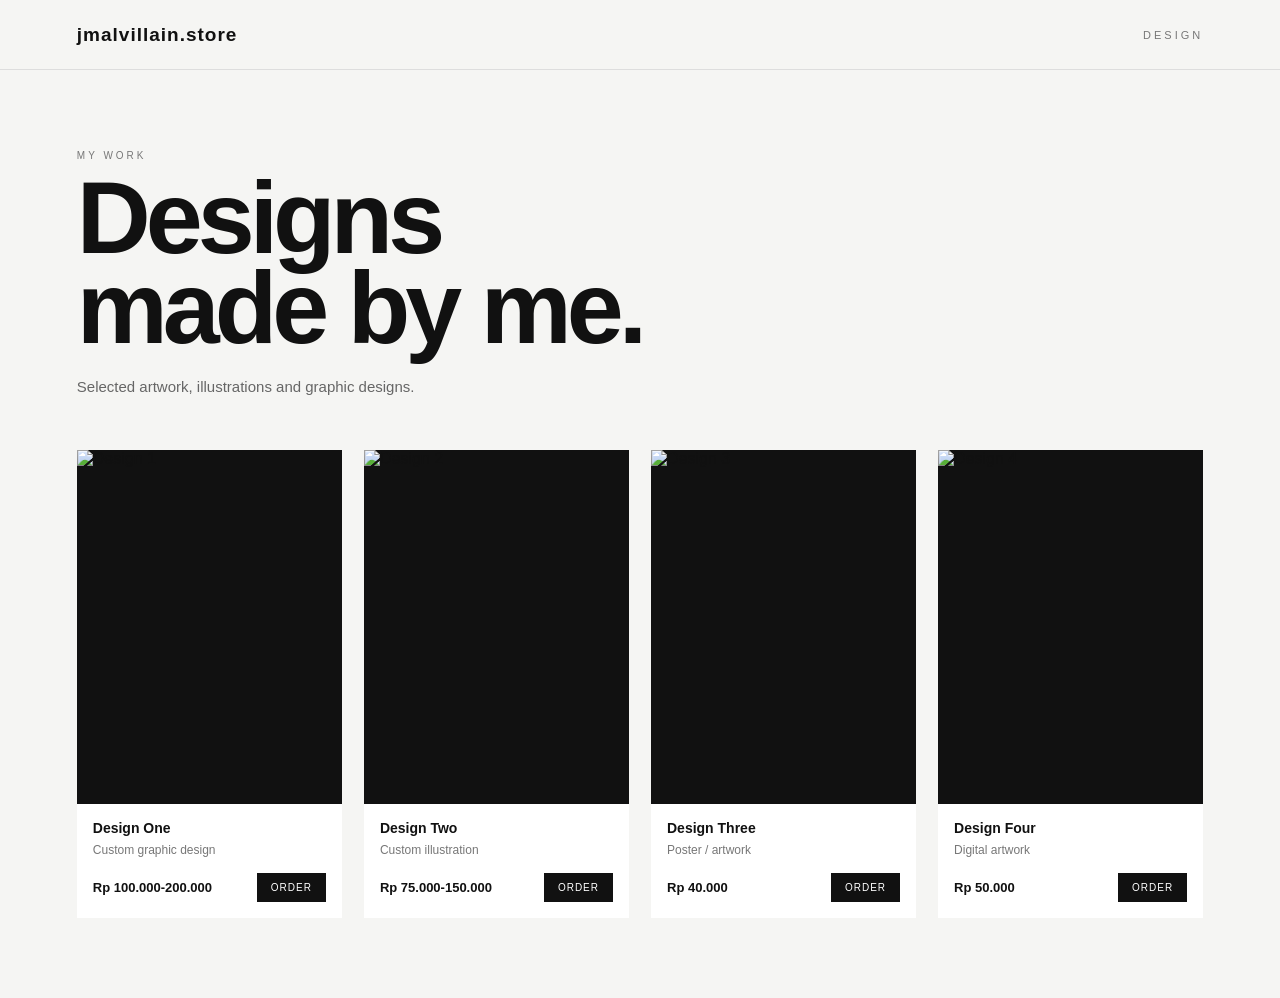
==== design.html @ f5917b4a "Add files via upload" ====
<!DOCTYPE html>
<html lang="id">

<head>
    <meta charset="UTF-8">
    <meta name="viewport" content="width=device-width, initial-scale=1.0">

    <title>jmalvillain.store — Design</title>

    <link rel="stylesheet" href="style.css">
</head>

<body>

    <!-- =========================
         HEADER
    ========================== -->

    <header class="topbar">

        <a href="index.html" class="logo">
            jmalvillain.store
        </a>

        <span class="page-title">
            DESIGN
        </span>

    </header>


    <!-- =========================
         DESIGN CONTENT
    ========================== -->

    <main class="market">

        <div class="market-intro">

            <p class="section-label">
                MY WORK
            </p>

            <h1>
                Designs<br>
                made by me.
            </h1>

            <p class="intro-text">
                Selected artwork, illustrations and graphic designs.
            </p>

        </div>


        <!-- =========================
             DESIGN GRID
        ========================== -->

        <section class="design-grid">


            <!-- DESIGN 1 -->

            <article class="design-card">

                <div class="design-image-wrapper">

                    <img
                        src="designs/design1.jpg"
                        alt="Design 1"
                        class="design-image"
                    >

                </div>

                <div class="design-info">

                    <h2>
                        Design One
                    </h2>

                    <p>
                        Custom graphic design
                    </p>

                    <div class="design-bottom">

                        <span>
                            Rp 100.000-200.000
                        </span>

                        <a
                             href="https://wa.me/628816991435?text=Halo%20saya%20ingin%20order%20Design"
    class="design-order"
    target="_blank"
                        >
                            ORDER
                        </a>

                    </div>

                </div>

            </article>


            <!-- DESIGN 2 -->

            <article class="design-card">

                <div class="design-image-wrapper">

                    <img
                        src="designs/design2.jpg"
                        alt="Design 2"
                        class="design-image"
                    >

                </div>

                <div class="design-info">

                    <h2>
                        Design Two
                    </h2>

                    <p>
                        Custom illustration
                    </p>

                    <div class="design-bottom">

                        <span>
                            Rp 75.000-150.000
                        </span>

                        <a
                             href="https://wa.me/628816991435?text=Halo%20saya%20ingin%20order%20Design"
    class="design-order"
    target="_blank"
                        >
                            ORDER
                        </a>

                    </div>

                </div>

            </article>


            <!-- DESIGN 3 -->

            <article class="design-card">

                <div class="design-image-wrapper">

                    <img
                        src="designs/design3.jpg"
                        alt="Design 3"
                        class="design-image"
                    >

                </div>

                <div class="design-info">

                    <h2>
                        Design Three
                    </h2>

                    <p>
                        Poster / artwork
                    </p>

                    <div class="design-bottom">

                        <span>
                            Rp 40.000
                        </span>

                        <a
                            href="https://wa.me/628816991435?text=Halo%20saya%20ingin%20order%20Design"
    class="design-order"
    target="_blank"
                        >
                            ORDER
                        </a>

                    </div>

                </div>

            </article>


            <!-- DESIGN 4 -->

            <article class="design-card">

                <div class="design-image-wrapper">

                    <img
                        src="designs/design4.jpg"
                        alt="Design 4"
                        class="design-image"
                    >

                </div>

                <div class="design-info">

                    <h2>
                        Design Four
                    </h2>

                    <p>
                        Digital artwork
                    </p>

                    <div class="design-bottom">

                        <span>
                            Rp 50.000
                        </span>

                        <a
                             href="https://wa.me/628816991435?text=Halo%20saya%20ingin%20order%20Design"
    class="design-order"
    target="_blank"
                        >
                            ORDER
                        </a>

                    </div>

                </div>

            </article>


        </section>

    </main>


    <!-- =========================
         BOTTOM NAVIGATION
    ========================== -->

    <nav class="bottom-nav">

        <a
            href="index.html"
            class="bottom-item">

            <span>⌂</span>

            <small>
                Market
            </small>

        </a>


        <a
            href="design.html"
            class="bottom-item active">

            <span>✦</span>

            <small>
                Design
            </small>

        </a>


        <a
            href="favorites.html"
            class="bottom-item">

            <span>♡</span>

            <small>
                Favorites
            </small>

        </a>


        <a
            href="profile.html"
            class="bottom-item">

            <span>●</span>

            <small>
                Profile
            </small>

        </a>

    </nav>


</body>

</html>
---- style.css ----
* {
    margin: 0;
    padding: 0;
    box-sizing: border-box;
}

html {
    scroll-behavior: smooth;
}

html,
body {
    width: 100%;
    max-width: 100%;
    overflow-x: hidden;
}

body {
    font-family: Arial, Helvetica, sans-serif;
    background: #f5f5f3;
    color: #111;
    padding-bottom: 0;
}


/* =========================
   HEADER
========================= */

.topbar {
    width: 100%;
    height: 70px;
    padding: 0 6%;

    display: flex;
    align-items: center;
    justify-content: space-between;

    background: #f5f5f3;
    border-bottom: 1px solid #ddd;
}

.logo {
    color: #111;
    text-decoration: none;

    font-size: 19px;
    font-weight: 900;
    letter-spacing: 1px;
}

.page-title {
    font-size: 11px;
    letter-spacing: 3px;
    color: #777;
}


/* =========================
   MARKET
========================= */

.market {
    width: 100%;
    padding: 80px 6%;
}


/* INTRO */

.market-intro {
    margin-bottom: 55px;
}

.section-label {
    font-size: 10px;
    letter-spacing: 3px;
    color: #777;
    margin-bottom: 12px;
}

.market-intro h1 {
    max-width: 750px;

    font-size: clamp(50px, 8vw, 105px);
    line-height: 0.88;
    letter-spacing: -5px;
    font-weight: 900;
}

.intro-text {
    margin-top: 25px;

    color: #666;
    font-size: 15px;
}


/* =========================
   SEARCH
========================= */

.search-box {
    width: 100%;
    max-width: 520px;

    display: flex;
    align-items: center;
    gap: 10px;

    margin-bottom: 25px;

    border-bottom: 1px solid #999;
}

.search-box span {
    font-size: 25px;
    color: #555;
}

.search-box input {
    width: 100%;

    padding: 14px 5px;

    border: none;
    outline: none;

    background: transparent;

    font-size: 14px;
}


/* =========================
   CATEGORIES
========================= */

.categories {
    display: flex;
    gap: 8px;
    flex-wrap: wrap;

    margin-bottom: 40px;
}

.category {
    padding: 9px 17px;

    border: 1px solid #ccc;
    border-radius: 30px;

    background: transparent;

    cursor: pointer;

    font-size: 12px;

    transition: 0.2s;
}

.category:hover,
.category.active {
    background: #111;
    color: white;
    border-color: #111;
}


/* =========================
   PRODUCTS
========================= */

.product-grid {
    width: 100%;

    display: grid;
    grid-template-columns: repeat(4, 1fr);

    gap: 22px;
}

.product-card {
    position: relative;

    background: white;

    transition: transform 0.25s ease;
}

.product-card:hover {
    transform: translateY(-5px);
}

.product-image {
    width: 100%;
    aspect-ratio: 1 / 1;

    object-fit: cover;

    display: block;
}

.product-info {
    padding: 16px;
}

.product-name {
    font-size: 14px;
    font-weight: bold;

    margin-bottom: 8px;
}

.product-price {
    color: #666;

    font-size: 13px;

    margin-bottom: 15px;
}


/* PRODUCT BUTTON */

.view-product {
    display: block;

    padding: 11px;

    text-align: center;

    background: #111;
    color: white;

    text-decoration: none;

    font-size: 11px;
    letter-spacing: 1px;

    transition: 0.2s;
}

.view-product:hover {
    background: #333;
}


/* =========================
   FAVORITE
========================= */

.favorite-button {
    position: absolute;

    top: 12px;
    right: 12px;

    width: 38px;
    height: 38px;

    border: none;
    border-radius: 50%;

    background: white;

    cursor: pointer;

    font-size: 21px;

    z-index: 2;
}


/* =========================
   LOAD MORE
========================= */

.load-more {
    display: block;

    margin: 55px auto 0;

    padding: 13px 28px;

    border: 1px solid #111;

    background: transparent;

    cursor: pointer;

    font-size: 11px;
    letter-spacing: 1px;

    transition: 0.2s;
}

.load-more:hover {
    background: #111;
    color: white;
}


/* =========================
   BOTTOM NAV
========================= */

.bottom-nav {
    display: none;
}


/* =========================
   TABLET
========================= */

@media (max-width: 900px) {

    .product-grid {
        grid-template-columns: repeat(3, 1fr);
    }

}


/* =========================
   MOBILE
========================= */

@media (max-width: 600px) {

    body {
        padding-bottom: 70px;
    }


    /* HEADER */

    .topbar {
        height: 62px;

        padding: 0 18px;
    }

    .logo {
        font-size: 16px;
    }

    .page-title {
        font-size: 9px;
        letter-spacing: 2px;
    }


    /* MARKET */

    .market {
        padding: 55px 18px;
    }


    /* INTRO */

    .market-intro {
        margin-bottom: 40px;
    }

    .market-intro h1 {
        font-size: 55px;

        line-height: 0.9;

        letter-spacing: -3px;
    }

    .intro-text {
        font-size: 13px;

        line-height: 1.5;
    }


    /* SEARCH */

    .search-box {
        max-width: none;
    }


    /* CATEGORIES */

    .categories {
        overflow-x: auto;
        flex-wrap: nowrap;

        padding-bottom: 5px;

        scrollbar-width: none;
    }

    .categories::-webkit-scrollbar {
        display: none;
    }

    .category {
        flex-shrink: 0;
    }


    /* PRODUCTS */

    .product-grid {
        grid-template-columns: repeat(2, 1fr);

        gap: 12px;
    }

    .product-info {
        padding: 12px;
    }

    .product-name {
        font-size: 12px;

        line-height: 1.4;
    }

    .product-price {
        font-size: 12px;
    }

    .view-product {
        padding: 10px 5px;

        font-size: 9px;
    }


    /* FAVORITE */

    .favorite-button {
        width: 34px;
        height: 34px;

        top: 8px;
        right: 8px;

        font-size: 18px;
    }


    /* LOAD MORE */

    .load-more {
        margin-top: 40px;
    }


    /* BOTTOM NAV */

    .bottom-nav {
        position: fixed;

        display: flex;

        left: 0;
        right: 0;
        bottom: 0;

        height: 68px;

        background: rgba(255, 255, 255, 0.97);

        border-top: 1px solid #ddd;

        z-index: 9999;

        justify-content: space-around;
        align-items: center;
    }

    .bottom-item {
        flex: 1;

        height: 100%;

        display: flex;
        flex-direction: column;

        align-items: center;
        justify-content: center;

        gap: 4px;

        text-decoration: none;

        color: #777;
    }

    .bottom-item span {
        font-size: 20px;

        line-height: 1;
    }

    .bottom-item small {
        font-size: 9px;
    }

    .bottom-item.active {
        color: #111;

        font-weight: bold;
    }

}

/* =========================
   DESIGN PAGE
========================= */

.design-grid {
    width: 100%;

    display: grid;
    grid-template-columns: repeat(4, 1fr);

    gap: 22px;
}

.design-card {
    background: #fff;
    overflow: hidden;

    transition: transform 0.25s ease;
}

.design-card:hover {
    transform: translateY(-5px);
}

.design-image-wrapper {
    width: 100%;
    aspect-ratio: 3 / 4;
    overflow: hidden;
    background: #eee;
}

.design-image {
    width: 100%;
    height: 100%;

    display: block;

    object-fit: contain;
    background: #111;

    transition: transform 0.35s ease;
}

.design-card:hover .design-image {
    transform: none;
}

.design-info {
    padding: 16px;
}

.design-info h2 {
    font-size: 14px;
    margin-bottom: 7px;
}

.design-info p {
    font-size: 12px;
    color: #777;
    margin-bottom: 16px;
}

.design-bottom {
    display: flex;
    align-items: center;
    justify-content: space-between;
    gap: 10px;
}

.design-bottom span {
    font-size: 13px;
    font-weight: bold;
}

.design-order {
    padding: 9px 14px;

    background: #111;
    color: #fff;

    text-decoration: none;

    font-size: 10px;
    letter-spacing: 1px;
}

.design-order:hover {
    background: #333;
}


/* =========================
   DESIGN MOBILE
========================= */

@media (max-width: 900px) {

    .design-grid {
        grid-template-columns: repeat(3, 1fr);
    }

}


@media (max-width: 600px) {

    .design-grid {
        grid-template-columns: repeat(2, 1fr);
        gap: 12px;
    }

    .design-info {
        padding: 12px;
    }

    .design-info h2 {
        font-size: 12px;
        line-height: 1.4;
    }

    .design-info p {
        font-size: 10px;
        line-height: 1.4;
    }

    .design-bottom {
        align-items: stretch;
        flex-direction: column;
    }

    .design-bottom span {
        font-size: 11px;
    }

    .design-order {
        width: 100%;
        text-align: center;
        padding: 10px;
    }

}
/* =========================
   PROFILE PAGE
========================= */

.profile-page {
    width: 100%;
    padding: 80px 6% 120px;
}


/* PROFILE HERO */

.profile-hero {
    max-width: 900px;
    margin-bottom: 100px;
}

.profile-hero h1 {
    font-size: clamp(50px, 8vw, 105px);
    line-height: 0.88;
    letter-spacing: -5px;
    font-weight: 900;
}

.profile-description {
    max-width: 600px;
    margin-top: 30px;

    color: #666;
    font-size: 15px;
    line-height: 1.7;
}


/* PROFILE SECTIONS */

.profile-section {
    max-width: 800px;

    padding: 35px 0;

    border-top: 1px solid #ddd;
}

.profile-section:last-of-type {
    border-bottom: 1px solid #ddd;
}

.profile-label {
    margin-bottom: 18px;

    font-size: 10px;
    letter-spacing: 3px;
    color: #777;
}

.profile-section h2 {
    font-size: 32px;
    margin-bottom: 12px;
}

.profile-section > p:not(.profile-label) {
    max-width: 600px;

    color: #666;
    font-size: 14px;
    line-height: 1.7;
}


/* SKILLS */

.skill-list {
    display: flex;
    flex-wrap: wrap;
    gap: 8px;
}

.skill-list span {
    padding: 10px 15px;

    border: 1px solid #ccc;
    border-radius: 30px;

    font-size: 12px;
}


/* CONTACT */

.contact-list {
    display: flex;
    flex-direction: column;
}

.contact-item {
    display: flex;

    justify-content: space-between;
    align-items: center;

    padding: 18px 0;

    border-bottom: 1px solid #eee;

    color: #111;
    text-decoration: none;

    font-size: 14px;

    transition: 0.2s;
}

.contact-item:hover {
    padding-left: 8px;
}


/* CTA */

.profile-cta {
    max-width: 800px;

    margin-top: 100px;
    padding: 45px;

    background: #111;
    color: white;

    text-align: center;
}

.profile-cta p {
    margin-bottom: 20px;

    font-size: 16px;
}

.profile-cta a {
    color: white;

    text-decoration: none;

    font-size: 11px;
    letter-spacing: 2px;
}


/* =========================
   PROFILE MOBILE
========================= */

@media (max-width: 600px) {

    .profile-page {
        padding: 55px 18px 100px;
    }

    .profile-hero {
        margin-bottom: 65px;
    }

    .profile-hero h1 {
        font-size: 55px;
        line-height: 0.9;
        letter-spacing: -3px;
    }

    .profile-description {
        font-size: 13px;
        line-height: 1.6;
    }

    .profile-section {
        padding: 28px 0;
    }

    .profile-section h2 {
        font-size: 27px;
    }

    .profile-section > p:not(.profile-label) {
        font-size: 13px;
    }

    .skill-list {
        gap: 6px;
    }

    .skill-list span {
        font-size: 11px;
        padding: 9px 12px;
    }

    .profile-cta {
        margin-top: 65px;
        padding: 35px 20px;
    }

}
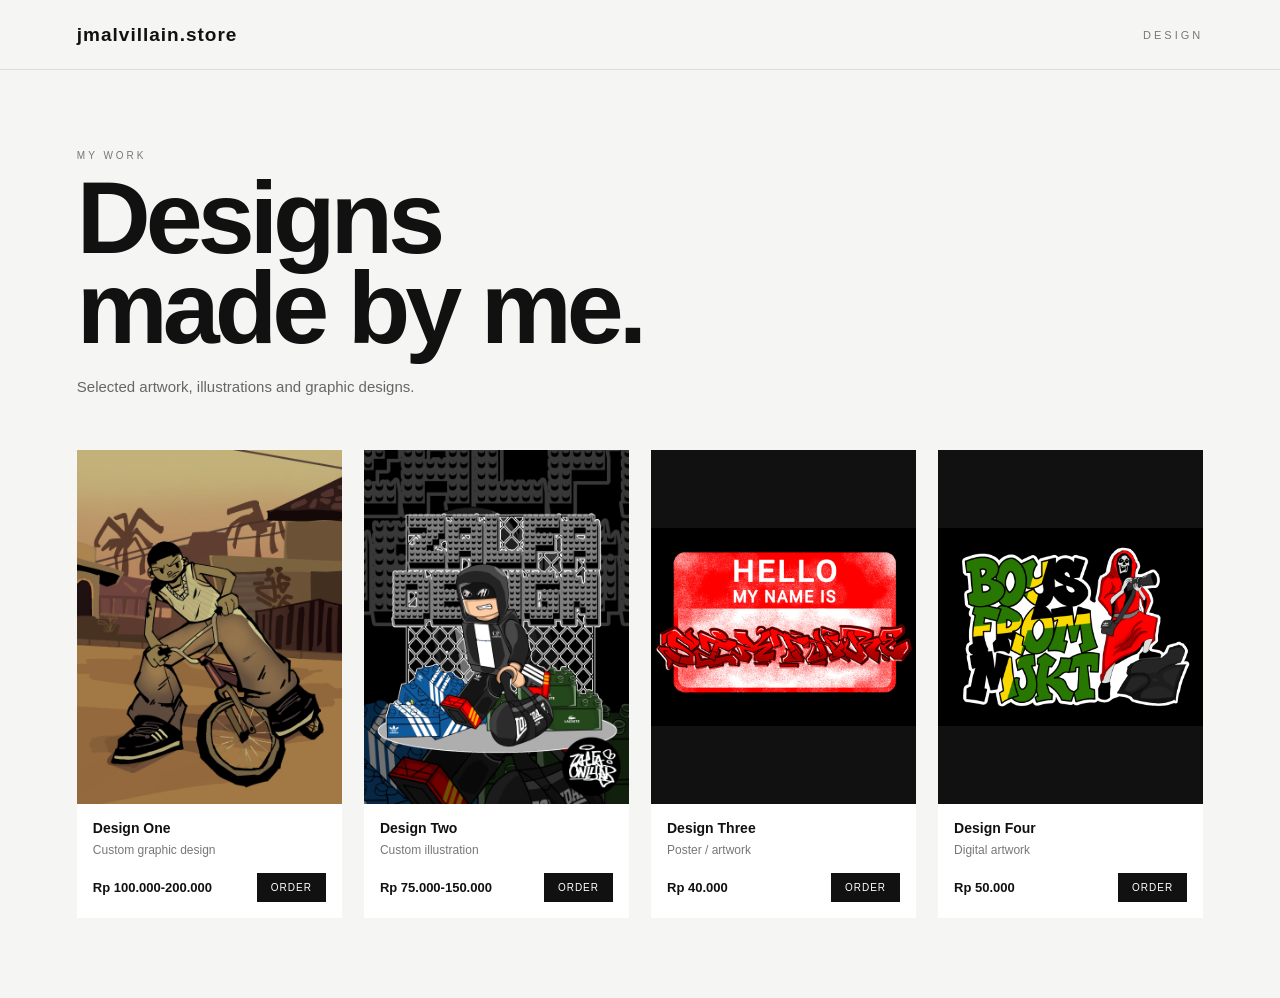
==== commit 8c14f17b: "Update design.html" ====
--- a/design.html
+++ b/design.html
@@ -67,7 +67,7 @@
                 <div class="design-image-wrapper">
 
                     <img
-                        src="designs/design1.jpg"
+                        src="design1.jpg"
                         alt="Design 1"
                         class="design-image"
                     >
@@ -112,7 +112,7 @@
                 <div class="design-image-wrapper">
 
                     <img
-                        src="designs/design2.jpg"
+                        src="design2.jpg"
                         alt="Design 2"
                         class="design-image"
                     >
@@ -157,7 +157,7 @@
                 <div class="design-image-wrapper">
 
                     <img
-                        src="designs/design3.jpg"
+                        src="design3.jpg"
                         alt="Design 3"
                         class="design-image"
                     >
@@ -202,7 +202,7 @@
                 <div class="design-image-wrapper">
 
                     <img
-                        src="designs/design4.jpg"
+                        src="design4.jpg"
                         alt="Design 4"
                         class="design-image"
                     >
@@ -307,4 +307,4 @@
 
 </body>
 
-</html>+</html>
